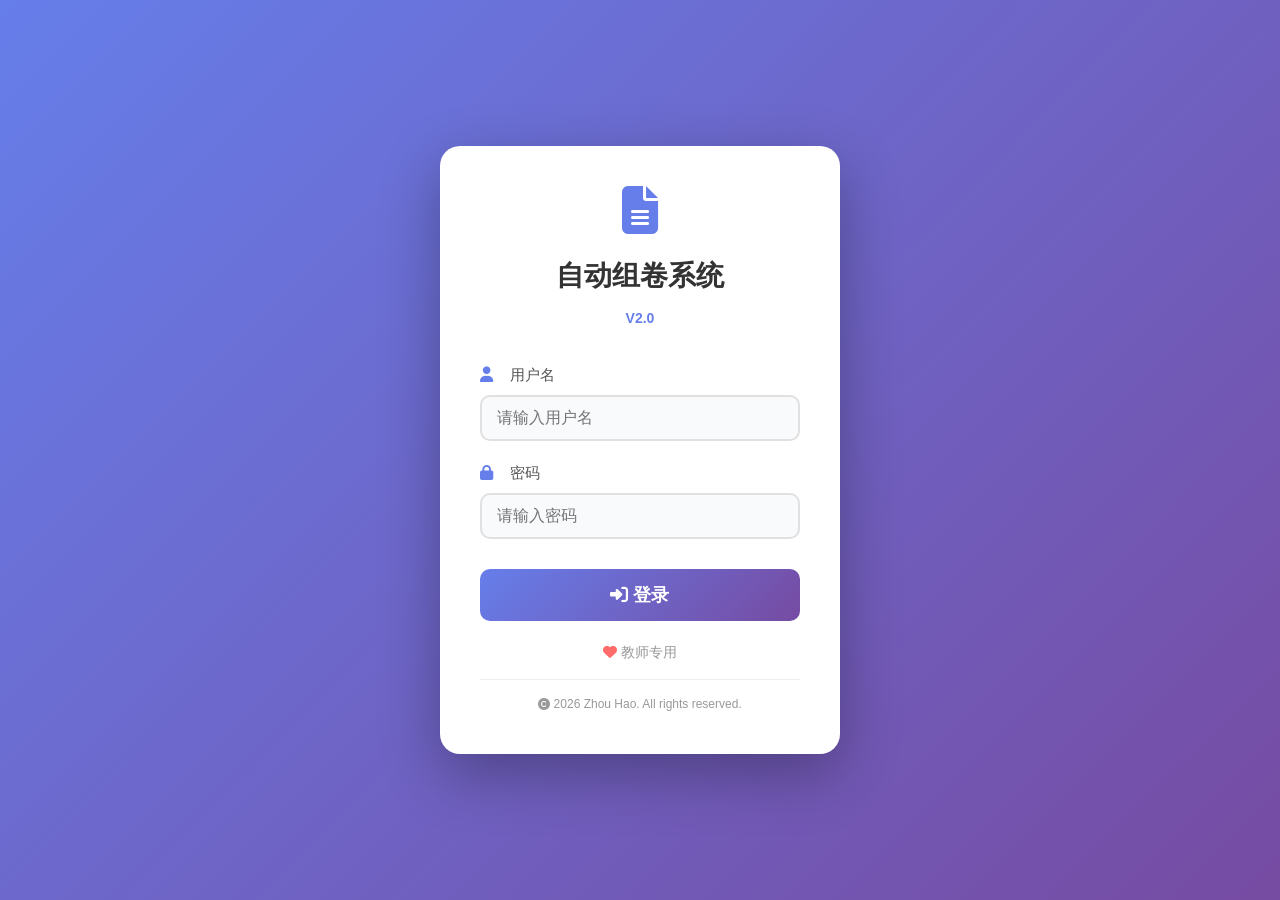
==== frontend/login.html @ fb46485c "feat: 添加自动组卷系统核心功能 - 实现题库解析器QuestionParser，支持多题型解析和缓存机制 - 添加用户管理模块UserManager，支持多用户角色和权限控制 - 完善系统配置模" ====
<!DOCTYPE html>
<html lang="zh-CN">
<head>
    <meta charset="UTF-8">
    <meta name="viewport" content="width=device-width, initial-scale=1.0">
    <title>自动组卷系统 - 登录</title>
    <link rel="stylesheet" href="css/style.css">
    <link rel="stylesheet" href="https://cdnjs.cloudflare.com/ajax/libs/font-awesome/6.4.0/css/all.min.css">
    <style>
        body {
            background: linear-gradient(135deg, #667eea 0%, #764ba2 100%);
            height: 100vh;
            display: flex;
            align-items: center;
            justify-content: center;
            margin: 0;
            font-family: 'Segoe UI', Tahoma, Geneva, Verdana, sans-serif;
        }
        
        .login-container {
            background: white;
            border-radius: 20px;
            box-shadow: 0 20px 60px rgba(0, 0, 0, 0.3);
            padding: 40px;
            width: 100%;
            max-width: 400px;
            animation: slideUp 0.5s ease;
        }
        
        @keyframes slideUp {
            from {
                opacity: 0;
                transform: translateY(30px);
            }
            to {
                opacity: 1;
                transform: translateY(0);
            }
        }
        
        .login-header {
            text-align: center;
            margin-bottom: 30px;
        }
        
        .login-header i {
            font-size: 48px;
            color: #667eea;
            margin-bottom: 10px;
        }
        
        .login-header h1 {
            font-size: 28px;
            color: #333;
            margin: 10px 0 5px;
        }
        
        .login-header .version {
            color: #667eea;
            font-size: 14px;
            font-weight: 600;
        }
        
        .form-group {
            margin-bottom: 20px;
        }
        
        .form-group label {
            display: block;
            margin-bottom: 8px;
            color: #555;
            font-weight: 500;
        }
        
        .form-group label i {
            margin-right: 8px;
            color: #667eea;
        }
        
        .form-control {
            width: 100%;
            padding: 12px 15px;
            border: 2px solid #e0e0e0;
            border-radius: 10px;
            font-size: 16px;
            transition: all 0.3s ease;
            box-sizing: border-box;
        }
        
        .form-control:focus {
            outline: none;
            border-color: #667eea;
            box-shadow: 0 0 0 3px rgba(102, 126, 234, 0.1);
        }
        
        .login-btn {
            width: 100%;
            padding: 14px;
            background: linear-gradient(135deg, #667eea 0%, #764ba2 100%);
            color: white;
            border: none;
            border-radius: 10px;
            font-size: 18px;
            font-weight: 600;
            cursor: pointer;
            transition: all 0.3s ease;
            margin-top: 10px;
        }
        
        .login-btn:hover {
            transform: translateY(-2px);
            box-shadow: 0 10px 20px rgba(102, 126, 234, 0.3);
        }
        
        .login-btn:active {
            transform: translateY(0);
        }
        
        .error-message {
            color: #e74c3c;
            font-size: 14px;
            margin-top: 10px;
            text-align: center;
            display: none;
        }
        
        .error-message.show {
            display: block;
            animation: shake 0.5s ease;
        }
        
        @keyframes shake {
            0%, 100% { transform: translateX(0); }
            25% { transform: translateX(-5px); }
            75% { transform: translateX(5px); }
        }
        
        .footer-text {
            text-align: center;
            margin-top: 20px;
            color: #999;
            font-size: 14px;
        }
        
        .footer-text i {
            color: #ff6b6b;
        }
        
        .info-text {
            text-align: center;
            margin-top: 15px;
            color: #999;
            font-size: 12px;
            border-top: 1px solid #eee;
            padding-top: 15px;
        }
        
        .info-text span {
            color: #667eea;
            font-weight: 600;
        }
    </style>
</head>
<body>
    <div class="login-container">
        <div class="login-header">
            <i class="fas fa-file-alt"></i>
            <h1>自动组卷系统</h1>
            <div class="version">V2.0</div>
        </div>
        
        <div class="form-group">
            <label for="username"><i class="fas fa-user"></i> 用户名</label>
            <input type="text" id="username" class="form-control" placeholder="请输入用户名">
        </div>
        
        <div class="form-group">
            <label for="password"><i class="fas fa-lock"></i> 密码</label>
            <input type="password" id="password" class="form-control" placeholder="请输入密码">
        </div>
        
        <button id="login-btn" class="login-btn">
            <i class="fas fa-sign-in-alt"></i> 登录
        </button>
        
        <div id="error-message" class="error-message">
            <i class="fas fa-exclamation-circle"></i> 用户名或密码错误
        </div>
                        
        <div class="footer-text">
            <i class="fas fa-heart"></i> 教师专用
        </div>
        <div class="info-text">
             <i class="fas fa-copyright"></i> 2026 Zhou Hao. All rights reserved.
        </div>
    </div>
    
    <script>
        document.getElementById('login-btn').addEventListener('click', async function() {
            const username = document.getElementById('username').value;
            const password = document.getElementById('password').value;
            
            try {
                const response = await fetch('/api/login', {
                    method: 'POST',
                    headers: {
                        'Content-Type': 'application/json'
                    },
                    body: JSON.stringify({ username, password }),
                    credentials: 'include'
                });
                
                const result = await response.json();
                
                if (result.success) {
                    // 保存用户信息
                    sessionStorage.setItem('username', result.username);
                    sessionStorage.setItem('role', result.role);
                    window.location.href = '/main';
                } else {
                    document.getElementById('error-message').classList.add('show');
                    setTimeout(() => {
                        document.getElementById('error-message').classList.remove('show');
                    }, 2000);
                }
            } catch (error) {
                console.error('登录失败:', error);
                document.getElementById('error-message').classList.add('show');
                setTimeout(() => {
                    document.getElementById('error-message').classList.remove('show');
                }, 2000);
            }
        });
        
        document.addEventListener('keypress', function(e) {
            if (e.key === 'Enter') {
                document.getElementById('login-btn').click();
            }
        });
    </script>
</body>
</html>
---- frontend/css/style.css ----
* {
    margin: 0;
    padding: 0;
    box-sizing: border-box;
}

body {
    font-family: 'Segoe UI', Tahoma, Geneva, Verdana, sans-serif;
    background: linear-gradient(135deg, #f5f7fa 0%, #e4edf5 100%);
    color: #333;
    line-height: 1.6;
    min-height: 100vh;
}

.container {
    display: flex;
    flex-direction: column;
    min-height: 100vh;
}

/* 头部样式 */
header {
    background: linear-gradient(135deg, #2c3e50 0%, #34495e 100%);
    color: white;
    padding: 1rem 2rem;
    display: flex;
    justify-content: space-between;
    align-items: center;
    box-shadow: 0 4px 12px rgba(0, 0, 0, 0.1);
    position: relative;
    z-index: 100;
}

header::after {
    content: '';
    position: absolute;
    bottom: 0;
    left: 0;
    right: 0;
    height: 3px;
    background: linear-gradient(90deg, #3498db, #2ecc71);
}

.logo {
    display: flex;
    align-items: center;
    gap: 15px;
}

.logo i {
    font-size: 2.2rem;
    color: #3498db;
    filter: drop-shadow(0 2px 4px rgba(0, 0, 0, 0.2));
}

.logo h1 {
    font-size: 1.6rem;
    font-weight: 700;
    letter-spacing: 0.5px;
}

.version {
    background: rgba(255, 255, 255, 0.1);
    padding: 0.2rem 0.6rem;
    border-radius: 12px;
    font-size: 0.8rem;
    font-weight: 500;
    backdrop-filter: blur(10px);
}

.user-info {
    display: flex;
    align-items: center;
    gap: 15px;
    background: rgba(255, 255, 255, 0.1);
    padding: 0.5rem 1rem;
    border-radius: 10px;
    backdrop-filter: blur(10px);
    border: 1px solid rgba(255, 255, 255, 0.1);
}

.user-avatar {
    width: 44px;
    height: 44px;
    background: linear-gradient(135deg, #3498db, #2ecc71);
    border-radius: 50%;
    display: flex;
    align-items: center;
    justify-content: center;
    font-size: 1.3rem;
    box-shadow: 0 4px 8px rgba(0, 0, 0, 0.2);
}

.user-details {
    display: flex;
    flex-direction: column;
}

.user-name {
    font-weight: 600;
    font-size: 1rem;
}

.user-role {
    font-size: 0.85rem;
    opacity: 0.9;
    color: #ecf0f1;
}

/* 调整用户信息区域的间距 */
.user-info {
    gap: 10px;
}

#user-manage-btn {
    margin-right: 0;
}

/* 用户管理按钮样式 - 与登出按钮保持一致 */
#user-manage-btn {
    background: linear-gradient(135deg, #f1f5f9, #e2e8f0);
    color: #475569;
    border: 1px solid rgba(255, 255, 255, 0.2);
    padding: 0.5rem 1rem;
    font-size: 0.95rem;
    border-radius: 10px;
    font-weight: 600;
    cursor: pointer;
    transition: all 0.3s ease;
    display: inline-flex;
    align-items: center;
    justify-content: center;
    gap: 8px;
    box-shadow: 0 2px 4px rgba(0, 0, 0, 0.1);
}

#user-manage-btn:hover {
    background: linear-gradient(135deg, #e2e8f0, #cbd5e1);
    transform: translateY(-2px);
    box-shadow: 0 4px 8px rgba(0, 0, 0, 0.15);
}

#user-manage-btn i {
    color: #3498db;
    font-size: 1rem;
}

/* 登出按钮样式调整，确保与用户管理按钮一致 */
#logout-btn-header {
    background: linear-gradient(135deg, #f1f5f9, #e2e8f0);
    color: #475569;
    border: 1px solid rgba(255, 255, 255, 0.2);
    padding: 0.5rem 1rem;
    font-size: 0.95rem;
    border-radius: 10px;
    font-weight: 600;
    cursor: pointer;
    transition: all 0.3s ease;
    display: inline-flex;
    align-items: center;
    justify-content: center;
    gap: 8px;
    box-shadow: 0 2px 4px rgba(0, 0, 0, 0.1);
}

#logout-btn-header:hover {
    background: linear-gradient(135deg, #e2e8f0, #cbd5e1);
    transform: translateY(-2px);
    box-shadow: 0 4px 8px rgba(0, 0, 0, 0.15);
}

#logout-btn-header i {
    color: #ef4444;
    font-size: 1rem;
}

/* 确保两个按钮在一行显示良好 */
.user-info .btn,
.user-info #user-manage-btn,
.user-info #logout-btn-header {
    white-space: nowrap;
}

/* 主要内容区域 */
.main-content {
    display: flex;
    flex: 1;
    padding: 1.5rem;
    gap: 1.5rem;
    max-width: 1600px;
    margin: 0 auto;
    width: 100%;
}

.left-panel {
    flex: 1;
    display: flex;
    flex-direction: column;
    gap: 1.5rem;
    min-width: 350px;
}

.right-panel {
    flex: 1.5;
    min-width: 500px;
}

/* 卡片样式 */
.card {
    background: white;
    border-radius: 15px;
    box-shadow: 0 6px 20px rgba(0, 0, 0, 0.08);
    overflow: hidden;
    transition: transform 0.3s ease, box-shadow 0.3s ease;
    border: 1px solid rgba(0, 0, 0, 0.05);
}

.card:hover {
    transform: translateY(-2px);
    box-shadow: 0 8px 25px rgba(0, 0, 0, 0.12);
}

.card.full-height {
    height: calc(100% - 3rem);
    display: flex;
    flex-direction: column;
}

.card-header {
    background: linear-gradient(135deg, #f8f9fa 0%, #e9ecef 100%);
    padding: 1.3rem 1.8rem;
    border-bottom: 1px solid rgba(0, 0, 0, 0.05);
    display: flex;
    justify-content: space-between;
    align-items: center;
}

.card-header h2 {
    display: flex;
    align-items: center;
    gap: 12px;
    font-size: 1.3rem;
    color: #2c3e50;
    font-weight: 600;
}

.card-badge {
    background: linear-gradient(135deg, #3498db, #2980b9);
    color: white;
    padding: 0.3rem 0.8rem;
    border-radius: 20px;
    font-size: 0.85rem;
    font-weight: 500;
    box-shadow: 0 2px 4px rgba(52, 152, 219, 0.2);
}

.card-body {
    padding: 1.8rem;
    flex: 1;
    display: flex;
    flex-direction: column;
}

/* 表单样式 */
.form-group {
    margin-bottom: 1.5rem;
    position: relative;
}

.form-group label {
    display: flex;
    align-items: center;
    gap: 8px;
    margin-bottom: 0.6rem;
    font-weight: 600;
    color: #2c3e50;
    font-size: 0.95rem;
}

.form-group label i {
    color: #3498db;
    width: 18px;
}

.form-control {
    width: 100%;
    padding: 0.85rem 1.2rem;
    border: 2px solid #e0e6ed;
    border-radius: 10px;
    font-size: 1rem;
    transition: all 0.3s ease;
    background: #f8fafc;
    color: #2c3e50;
}

.form-control:focus {
    outline: none;
    border-color: #3498db;
    box-shadow: 0 0 0 3px rgba(52, 152, 219, 0.1);
    background: white;
}

.form-control:disabled {
    background: #f1f5f9;
    color: #64748b;
    cursor: not-allowed;
}

.input-with-icon {
    position: relative;
    display: flex;
    align-items: center;
}

.input-with-icon .form-control {
    padding-right: 3rem;
}

.input-icon {
    position: absolute;
    right: 1.2rem;
    color: #64748b;
    font-weight: 500;
    pointer-events: none;
}

.form-hint {
    font-size: 0.85rem;
    color: #64748b;
    margin-top: 0.4rem;
    line-height: 1.4;
    display: flex;
    align-items: center;
    gap: 6px;
}

.form-hint i {
    font-size: 0.9rem;
}

.checkbox-group {
    display: flex;
    align-items: center;
    gap: 12px;
    padding: 0.8rem 0;
}

.checkbox-group input[type="checkbox"] {
    width: 20px;
    height: 20px;
    accent-color: #3498db;
    cursor: pointer;
}

.checkbox-group label {
    margin: 0;
    font-weight: 600;
    color: #2c3e50;
    cursor: pointer;
    display: flex;
    align-items: center;
    gap: 8px;
}

.template-container {
    margin-top: 1.5rem;
    padding-top: 1.5rem;
    border-top: 2px dashed #e2e8f0;
    animation: slideDown 0.3s ease;
}

@keyframes slideDown {
    from {
        opacity: 0;
        transform: translateY(-10px);
    }
    to {
        opacity: 1;
        transform: translateY(0);
    }
}

/* 试卷结构样式 */
.paper-structure {
    flex: 1;
    min-height: 200px;
    display: flex;
    flex-direction: column;
    gap: 1rem;
}

.empty-state {
    text-align: center;
    padding: 3rem 1rem;
    color: #64748b;
    flex: 1;
    display: flex;
    flex-direction: column;
    justify-content: center;
    align-items: center;
}

.empty-state i {
    font-size: 3.5rem;
    margin-bottom: 1.2rem;
    opacity: 0.4;
    color: #94a3b8;
}

.empty-state p {
    font-size: 1.1rem;
    margin-bottom: 0.5rem;
    color: #475569;
    font-weight: 500;
}

.empty-hint {
    font-size: 0.9rem !important;
    color: #94a3b8 !important;
    font-weight: normal !important;
}

.structure-item {
    background: linear-gradient(135deg, #f8fafc 0%, #f1f5f9 100%);
    border-radius: 12px;
    padding: 1.2rem 1.5rem;
    border-left: 5px solid #3498db;
    box-shadow: 0 2px 8px rgba(0, 0, 0, 0.04);
    transition: all 0.3s ease;
    animation: fadeInUp 0.4s ease;
}

@keyframes fadeInUp {
    from {
        opacity: 0;
        transform: translateY(10px);
    }
    to {
        opacity: 1;
        transform: translateY(0);
    }
}

.structure-item:hover {
    transform: translateX(5px);
    box-shadow: 0 4px 12px rgba(0, 0, 0, 0.08);
}

.structure-header {
    display: flex;
    justify-content: space-between;
    align-items: center;
    margin-bottom: 0.8rem;
}

.structure-title {
    font-weight: 600;
    color: #2c3e50;
    font-size: 1.1rem;
    display: flex;
    align-items: center;
    gap: 8px;
}

.structure-stats {
    font-size: 0.9rem;
    color: #64748b;
    font-weight: 500;
    background: rgba(255, 255, 255, 0.8);
    padding: 0.3rem 0.8rem;
    border-radius: 20px;
    border: 1px solid rgba(0, 0, 0, 0.05);
}

.total-score {
    margin-top: 2rem;
    padding-top: 1.5rem;
    border-top: 2px solid #e2e8f0;
    display: flex;
    justify-content: space-between;
    align-items: center;
}

.total-score-header {
    display: flex;
    align-items: center;
    gap: 5px;
    background: linear-gradient(135deg, #2ecc71, #27ae60);
    color: white;
    padding: 0.3rem 0.8rem;
    border-radius: 20px;
    font-size: 0.9rem;
    font-weight: 500;
    margin-right: 10px;
}

.total-score-header span {
    color: white;
}

.total-score-header #current-total {
    font-weight: 700;
    font-size: 1.1rem;
}

.score-label {
    display: flex;
    align-items: center;
    gap: 10px;
    font-size: 1.1rem;
    color: #475569;
    font-weight: 500;
}

.score-label i {
    color: #3498db;
    font-size: 1.2rem;
}

.score-value-container {
    display: flex;
    align-items: baseline;
    gap: 6px;
}

.score-value {
    font-weight: 700;
    color: #2c3e50;
    font-size: 2.2rem;
    line-height: 1;
}

.score-divider {
    color: #cbd5e1;
    font-size: 1.5rem;
    margin: 0 2px;
}

.score-max {
    color: #64748b;
    font-size: 1.3rem;
    font-weight: 500;
}

.score-unit {
    color: #64748b;
    font-size: 1.1rem;
    margin-left: 4px;
}

/* 题型选项卡样式 */
.question-type-tabs {
    display: flex;
    flex-direction: column;
    height: 100%;
    border-radius: 12px;
    overflow: hidden;
    border: 1px solid #e2e8f0;
}

.tabs-header {
    background: linear-gradient(135deg, #f8fafc 0%, #f1f5f9 100%);
    padding: 0.5rem;
    border-bottom: 1px solid #e2e8f0;
    overflow-x: auto;
}

.tabs-header::-webkit-scrollbar {
    height: 6px;
}

.tabs-header::-webkit-scrollbar-track {
    background: #f1f5f9;
}

.tabs-header::-webkit-scrollbar-thumb {
    background: #cbd5e1;
    border-radius: 3px;
}

.tabs-container {
    display: flex;
    gap: 0.5rem;
    min-width: min-content;
}

.tab-btn {
    padding: 0.8rem 1.2rem;
    background: white;
    border: 2px solid #e2e8f0;
    border-radius: 8px;
    color: #64748b;
    font-weight: 600;
    font-size: 0.9rem;
    cursor: pointer;
    transition: all 0.3s ease;
    display: flex;
    align-items: center;
    gap: 8px;
    white-space: nowrap;
    flex-shrink: 0;
}

.tab-btn:hover {
    border-color: #3498db;
    color: #3498db;
    transform: translateY(-2px);
    box-shadow: 0 4px 12px rgba(52, 152, 219, 0.1);
}

.tab-btn.active {
    background: linear-gradient(135deg, #3498db, #2980b9);
    color: white;
    border-color: #3498db;
    box-shadow: 0 4px 8px rgba(52, 152, 219, 0.2);
}

.tab-btn.active i {
    color: white;
}

.tabs-content {
    flex: 1;
    display: flex;
    flex-direction: column;
}

/* 调整题库树在选项卡中的样式 */
.question-type-tabs .bank-tree {
    flex: 1;
    max-height: none;
    border: none;
    border-radius: 0;
    padding: 1.5rem;
}

/* 当前题型提示 */
.current-type-indicator {
    margin-top: 0.5rem;
    padding: 0.5rem 1rem;
    background: rgba(52, 152, 219, 0.1);
    border-radius: 8px;
    font-size: 0.9rem;
    color: #2563eb;
    display: flex;
    align-items: center;
    gap: 8px;
    border: 1px solid rgba(52, 152, 219, 0.2);
    margin-bottom: 1rem;
}

.current-type-indicator i {
    color: #3498db;
}

/* 模板应用后的视觉反馈 */
.template-applied .structure-item {
    animation: pulseHighlight 2s ease;
}

@keyframes pulseHighlight {
    0% { background: rgba(52, 152, 219, 0.1); }
    50% { background: rgba(52, 152, 219, 0.2); }
    100% { background: linear-gradient(135deg, #f8fafc 0%, #f1f5f9 100%); }
}

/* 模板选择动画 */
.template-container.show {
    display: block;
    animation: slideDown 0.3s ease;
}

/* 题库树样式 */
.bank-tree {
    flex: 1;
    max-height: 500px;
    overflow-y: auto;
    padding: 1rem;
    background: #f8fafc;
    border-radius: 12px;
    border: 2px solid #e2e8f0;
}

.bank-tree::-webkit-scrollbar {
    width: 8px;
}

.bank-tree::-webkit-scrollbar-track {
    background: #f1f5f9;
    border-radius: 4px;
}

.bank-tree::-webkit-scrollbar-thumb {
    background: #cbd5e1;
    border-radius: 4px;
}

.bank-tree::-webkit-scrollbar-thumb:hover {
    background: #94a3b8;
}

.type-section {
    margin-bottom: 1.8rem;
}

.chapter-section {
    margin-left: 1rem;
    margin-bottom: 1.5rem;
}

.chapter-section h4 {
    padding: 0.7rem 1rem;
    background: linear-gradient(135deg, #f0f9ff 0%, #eff6ff 100%);
    border-radius: 8px;
    margin-bottom: 1rem;
    color: #2563eb;
    font-size: 1rem;
    font-weight: 600;
    display: flex;
    align-items: center;
    gap: 8px;
    cursor: pointer;
    transition: all 0.3s ease;
    border: 1px solid rgba(59, 130, 246, 0.1);
}

.chapter-section h4:hover {
    transform: translateX(5px);
    background: linear-gradient(135deg, #e0f2fe 0%, #dbeafe 100%);
}

.chapter-section h4 i {
    color: #3b82f6;
    transition: transform 0.3s ease;
}

.chapter-section h4.collapsed i {
    transform: rotate(-90deg);
}

.topics-list {
    margin-left: 1.5rem;
    display: grid;
    grid-template-columns: repeat(auto-fill, minmax(300px, 1fr));
    gap: 0.8rem;
}

.topic-item {
    display: flex;
    justify-content: space-between;
    align-items: center;
    padding: 1rem;
    background: white;
    border: 2px solid #e2e8f0;
    border-radius: 10px;
    transition: all 0.3s ease;
    animation: fadeIn 0.5s ease;
}

@keyframes fadeIn {
    from {
        opacity: 0;
        transform: translateY(5px);
    }
    to {
        opacity: 1;
        transform: translateY(0);
    }
}

.topic-item:hover {
    border-color: #3498db;
    box-shadow: 0 4px 12px rgba(52, 152, 219, 0.1);
    transform: translateY(-2px);
}

.topic-info {
    flex: 1;
    display: flex;
    align-items: center;
    gap: 12px;
    min-width: 0;
}

.topic-info i {
    color: #64748b;
    font-size: 1.1rem;
    flex-shrink: 0;
}

.topic-info span {
    color: #334155;
    font-weight: 500;
}

/* 确保考点名字完全显示 */
.topic-info span.topic-name {
    white-space: normal;
    overflow: visible;
    text-overflow: clip;
    word-wrap: break-word;
}

/* 调整topic-info布局 */
.topic-info {
    flex: 1;
    display: flex;
    align-items: center;
    gap: 12px;
    min-width: 0;
}

/* 调整count-badge位置 */
.topic-info .count-badge {
    flex-shrink: 0;
}

.count-badge {
    background: linear-gradient(135deg, #10b981, #059669);
    color: white;
    padding: 0.25rem 0.7rem;
    border-radius: 20px;
    font-size: 0.8rem;
    font-weight: 600;
    flex-shrink: 0;
    box-shadow: 0 2px 4px rgba(16, 185, 129, 0.2);
}

.selection-badge {
    background: linear-gradient(135deg, #3b82f6, #2563eb);
    color: white;
    padding: 0.25rem 0.7rem;
    border-radius: 20px;
    font-size: 0.8rem;
    font-weight: 600;
    flex-shrink: 0;
    box-shadow: 0 2px 4px rgba(59, 130, 246, 0.2);
}

.topic-controls {
    display: flex;
    align-items: center;
    gap: 1rem;
    flex-shrink: 0;
}

.topic-controls input {
    width: 90px;
    padding: 0.5rem 0.7rem;
    border: 2px solid #e2e8f0;
    border-radius: 8px;
    font-size: 0.9rem;
    text-align: center;
    transition: all 0.3s ease;
    background: #f8fafc;
}

.topic-controls input:focus {
    outline: none;
    border-color: #3498db;
    box-shadow: 0 0 0 3px rgba(52, 152, 219, 0.1);
    background: white;
}

.topic-controls input.count-input {
    color: #1e40af;
    font-weight: 500;
}

.topic-controls input.score-input {
    color: #059669;
    font-weight: 500;
}

.bank-info {
    display: flex;
    align-items: center;
    gap: 1.5rem;
}

.bank-stat {
    display: flex;
    align-items: center;
    gap: 6px;
    font-size: 0.9rem;
    color: #475569;
    font-weight: 500;
    background: rgba(255, 255, 255, 0.9);
    padding: 0.4rem 0.8rem;
    border-radius: 20px;
    border: 1px solid rgba(0, 0, 0, 0.05);
}

.bank-stat i {
    color: #3498db;
}

.bank-actions {
    display: flex;
    gap: 0.8rem;
    margin-top: 1.2rem;
    padding-top: 1.2rem;
    border-top: 1px solid #e2e8f0;
}

/* 按钮样式 */
.btn {
    padding: 0.7rem 1.4rem;
    border: none;
    border-radius: 10px;
    font-weight: 600;
    cursor: pointer;
    transition: all 0.3s ease;
    display: inline-flex;
    align-items: center;
    justify-content: center;
    gap: 8px;
    font-size: 0.95rem;
    letter-spacing: 0.3px;
}

.btn:hover {
    transform: translateY(-2px);
    box-shadow: 0 6px 12px rgba(0, 0, 0, 0.1);
}

.btn:active {
    transform: translateY(0);
}

.btn-primary {
    background: linear-gradient(135deg, #3498db, #2980b9);
    color: white;
    box-shadow: 0 4px 8px rgba(52, 152, 219, 0.2);
}

.btn-primary:hover {
    background: linear-gradient(135deg, #2980b9, #21618c);
    box-shadow: 0 6px 12px rgba(52, 152, 219, 0.3);
}

.btn-secondary {
    background: linear-gradient(135deg, #f1f5f9, #e2e8f0);
    color: #475569;
    border: 1px solid #cbd5e1;
}

.btn-secondary:hover {
    background: linear-gradient(135deg, #e2e8f0, #cbd5e1);
    color: #334155;
}

.btn-small {
    padding: 0.5rem 1rem;
    font-size: 0.85rem;
    border-radius: 8px;
}

.btn-success {
    background: linear-gradient(135deg, #10b981, #059669);
    color: white;
    box-shadow: 0 4px 8px rgba(16, 185, 129, 0.2);
}

.btn-success:hover {
    background: linear-gradient(135deg, #059669, #047857);
    transform: translateY(-2px);
    box-shadow: 0 6px 12px rgba(16, 185, 129, 0.3);
}

.btn-success i {
    color: white;
}

/* 底部样式 */
footer {
    background: white;
    border-top: 1px solid rgba(0, 0, 0, 0.05);
    padding: 1.2rem 2rem;
    display: flex;
    justify-content: space-between;
    align-items: center;
    box-shadow: 0 -4px 12px rgba(0, 0, 0, 0.05);
    position: relative;
}

footer::before {
    content: '';
    position: absolute;
    top: 0;
    left: 0;
    right: 0;
    height: 2px;
    background: linear-gradient(90deg, #3498db, #2ecc71);
}

.footer-left {
    display: flex;
    align-items: center;
    gap: 2rem;
}

.footer-right {
    display: flex;
    align-items: center;
}

.status-info {
    display: flex;
    align-items: center;
    gap: 10px;
}

.status-label {
    color: #64748b;
    font-size: 0.9rem;
    font-weight: 500;
    display: flex;
    align-items: center;
    gap: 6px;
}

.status-label i {
    color: #3498db;
}

.status-badge {
    background: linear-gradient(135deg, #fef3c7, #fde68a);
    color: #92400e;
    padding: 0.4rem 0.9rem;
    border-radius: 20px;
    font-size: 0.85rem;
    font-weight: 600;
    display: flex;
    align-items: center;
    gap: 6px;
    border: 1px solid rgba(245, 158, 11, 0.2);
}

.system-info {
    display: flex;
    align-items: center;
    gap: 1.5rem;
}

.info-item {
    display: flex;
    align-items: center;
    gap: 6px;
    font-size: 0.85rem;
    color: #64748b;
}

.info-item i {
    color: #94a3b8;
}

.action-buttons {
    display: flex;
    gap: 1rem;
}

/* 模态对话框 */
.modal {
    display: none;
    position: fixed;
    top: 0;
    left: 0;
    width: 100%;
    height: 100%;
    background: rgba(0, 0, 0, 0.5);
    backdrop-filter: blur(4px);
    z-index: 1000;
    align-items: center;
    justify-content: center;
    animation: fadeIn 0.3s ease;
}

.modal.show {
    display: flex;
}

.modal-content {
    background: white;
    border-radius: 15px;
    width: 90%;
    max-width: 500px;
    box-shadow: 0 20px 40px rgba(0, 0, 0, 0.2);
    animation: slideUp 0.4s ease;
}

@keyframes slideUp {
    from {
        opacity: 0;
        transform: translateY(30px);
    }
    to {
        opacity: 1;
        transform: translateY(0);
    }
}

.modal-header {
    padding: 1.5rem;
    border-bottom: 1px solid #e2e8f0;
    display: flex;
    justify-content: space-between;
    align-items: center;
}

.modal-header h3 {
    color: #2c3e50;
    font-size: 1.3rem;
    font-weight: 600;
}

.modal-close {
    background: none;
    border: none;
    font-size: 1.8rem;
    color: #64748b;
    cursor: pointer;
    line-height: 1;
    transition: color 0.3s ease;
}

.modal-close:hover {
    color: #2c3e50;
}

.modal-body {
    padding: 2rem 1.5rem;
    color: #475569;
    font-size: 1.1rem;
    line-height: 1.6;
}

.modal-footer {
    padding: 1.5rem;
    border-top: 1px solid #e2e8f0;
    text-align: right;
}

/* 用户管理相关样式 - 修复版本 */
#user-manage-modal .modal-content {
    max-width: 1200px;
    width: 95%;
}

#user-manage-modal .modal-body {
    padding: 25px 30px;
    overflow-x: auto;
}

/* 用户表格样式 - 确保对齐 */
.user-table {
    width: 100%;
    border-collapse: collapse;
    margin-bottom: 25px;
    border: 1px solid #e2e8f0;
    border-radius: 10px;
    overflow: hidden;
    table-layout: fixed;
}

/* 表头样式 - 左对齐，与数据保持一致 */
.user-table th {
    background: linear-gradient(135deg, #f8fafc, #f1f5f9);
    padding: 16px 12px;
    text-align: left;
    font-weight: 600;
    color: #2c3e50;
    border-bottom: 2px solid #3498db;
    font-size: 0.95rem;
    white-space: nowrap;
}

/* 单元格样式 - 左对齐 */
.user-table td {
    padding: 16px 12px;
    text-align: left;
    vertical-align: middle;
    border-bottom: 1px solid #e2e8f0;
    color: #334155;
    word-wrap: break-word;
    overflow-wrap: break-word;
}

/* 设置每列的宽度比例 */
.user-table th:nth-child(1),
.user-table td:nth-child(1) {
    width: 15%;
}

.user-table th:nth-child(2),
.user-table td:nth-child(2) {
    width: 20%;
}

.user-table th:nth-child(3),
.user-table td:nth-child(3) {
    width: 10%;
}

.user-table th:nth-child(4),
.user-table td:nth-child(4) {
    width: 25%;
}

.user-table th:nth-child(5),
.user-table td:nth-child(5) {
    width: 30%;
}

.user-table tr:hover {
    background: #f8fafc;
}

.user-table tr:last-child td {
    border-bottom: none;
}

/* 用户操作按钮样式 */
.user-actions {
    display: flex;
    gap: 10px;
    flex-wrap: wrap;
    align-items: center;
    justify-content: flex-start;
}

.user-actions .btn-small {
    padding: 8px 16px;
    font-size: 0.9rem;
    white-space: nowrap;
    border-radius: 6px;
    border: none;
    cursor: pointer;
    transition: all 0.3s ease;
    display: inline-flex;
    align-items: center;
    justify-content: center;
    gap: 6px;
    min-width: 80px;
}

.user-actions .btn-secondary {
    background: linear-gradient(135deg, #f1f5f9, #e2e8f0);
    color: #475569;
    border: 1px solid #cbd5e1;
}

.user-actions .btn-secondary:hover {
    background: linear-gradient(135deg, #e2e8f0, #cbd5e1);
    transform: translateY(-2px);
    box-shadow: 0 4px 8px rgba(0, 0, 0, 0.1);
}

.btn-danger {
    background: linear-gradient(135deg, #ef4444, #dc2626);
    color: white;
    border: none;
}

.btn-danger:hover {
    background: linear-gradient(135deg, #dc2626, #b91c1c);
    transform: translateY(-2px);
    box-shadow: 0 4px 8px rgba(239, 68, 68, 0.2);
}

/* 当前用户标识样式 */
.text-muted {
    color: #64748b;
    font-size: 0.9rem;
    padding: 8px 16px;
    background: #f1f5f9;
    border-radius: 6px;
    display: inline-block;
    font-weight: 500;
    white-space: nowrap;
    border: 1px solid #e2e8f0;
}

/* 添加用户表单样式 */
.add-user-form {
    background: #f8fafc;
    padding: 25px 30px;
    border-radius: 12px;
    border: 1px solid #e2e8f0;
    margin-top: 20px;
}

.add-user-form h4 {
    margin-bottom: 20px;
    color: #2c3e50;
    font-size: 1.2rem;
    font-weight: 600;
    border-left: 4px solid #3498db;
    padding-left: 15px;
}

.add-user-form .form-row {
    display: flex;
    gap: 20px;
    flex-wrap: wrap;
    align-items: center;
}

.add-user-form input,
.add-user-form select {
    flex: 1;
    min-width: 180px;
    padding: 12px 15px;
    border: 2px solid #e2e8f0;
    border-radius: 8px;
    font-size: 0.95rem;
    transition: all 0.3s ease;
    background: white;
    height: 48px;
    box-sizing: border-box;
}

.add-user-form input:focus,
.add-user-form select:focus {
    outline: none;
    border-color: #3498db;
    box-shadow: 0 0 0 3px rgba(52, 152, 219, 0.1);
}

.add-user-form select {
    cursor: pointer;
    appearance: none;
    background-image: url("data:image/svg+xml,%3Csvg xmlns='http://www.w3.org/2000/svg' width='16' height='16' viewBox='0 0 24 24' fill='none' stroke='%23475569' stroke-width='2' stroke-linecap='round' stroke-linejoin='round'%3E%3Cpolyline points='6 9 12 15 18 9'%3E%3C/polyline%3E%3C/svg%3E");
    background-repeat: no-repeat;
    background-position: right 12px center;
    background-size: 16px;
    padding-right: 40px;
}

.add-user-form button {
    padding: 12px 28px;
    white-space: nowrap;
    background: linear-gradient(135deg, #10b981, #059669);
    color: white;
    border: none;
    border-radius: 8px;
    font-weight: 600;
    cursor: pointer;
    transition: all 0.3s ease;
    height: 48px;
    min-width: 120px;
    font-size: 0.95rem;
}

.add-user-form button:hover {
    background: linear-gradient(135deg, #059669, #047857);
    transform: translateY(-2px);
    box-shadow: 0 4px 8px rgba(16, 185, 129, 0.2);
}

/* 模态框底部样式 */
#user-manage-modal .modal-footer {
    padding: 20px 25px;
    border-top: 1px solid #e2e8f0;
    display: flex;
    justify-content: flex-end;
    background: #f8fafc;
}

#user-manage-modal .modal-footer button {
    padding: 12px 40px;
    font-size: 1rem;
    border-radius: 8px;
    background: linear-gradient(135deg, #3498db, #2980b9);
    color: white;
    border: none;
    font-weight: 600;
    cursor: pointer;
    transition: all 0.3s ease;
}

#user-manage-modal .modal-footer button:hover {
    background: linear-gradient(135deg, #2980b9, #21618c);
    transform: translateY(-2px);
    box-shadow: 0 4px 8px rgba(52, 152, 219, 0.2);
}

/* 响应式设计 */
@media (max-width: 1200px) {
    .main-content {
        flex-direction: column;
        max-width: 100%;
    }
    
    .left-panel,
    .right-panel {
        min-width: auto;
        width: 100%;
    }
    
    .topics-list {
        grid-template-columns: repeat(auto-fill, minmax(250px, 1fr));
    }
    
    .tabs-container {
        flex-wrap: wrap;
    }
}

@media (max-width: 768px) {
    .main-content {
        padding: 1rem;
        gap: 1rem;
    }
    
    header {
        padding: 1rem;
        flex-direction: column;
        gap: 1rem;
        text-align: center;
    }
    
    .logo {
        flex-direction: column;
        gap: 0.5rem;
    }
    
    .user-info {
        width: 100%;
        justify-content: center;
    }
    
    footer {
        flex-direction: column;
        gap: 1rem;
        padding: 1rem;
    }
    
    .footer-left {
        flex-direction: column;
        gap: 1rem;
        text-align: center;
    }
    
    .action-buttons {
        flex-wrap: wrap;
        justify-content: center;
    }
    
    .topics-list {
        grid-template-columns: 1fr;
    }
    
    .topic-controls {
        flex-direction: column;
        align-items: stretch;
        gap: 0.5rem;
    }
    
    .topic-controls input {
        width: 100%;
        max-width: 80px;
        margin: 0 auto;
    }
    
    .topic-item {
        flex-direction: column;
        align-items: flex-start;
        gap: 0.8rem;
        padding: 1rem;
    }
    
    .topic-info {
        width: 100%;
        display: flex;
        align-items: center;
        gap: 0.8rem;
        flex-wrap: wrap;
    }
    
    .topic-name {
        flex: 1;
        min-width: 0;
        word-wrap: break-word;
        white-space: normal;
        font-size: 0.9rem;
        text-overflow: clip;
        overflow: visible;
    }
    
    /* 图标和考点文字在同一行 */
    .topic-info {
        width: 100%;
        display: flex;
        align-items: center;
        gap: 0.8rem;
        flex-wrap: nowrap;
    }
    
    /* 调整考点名字和计数标签的布局 */
    .topic-info span.topic-name {
        flex: 1;
        min-width: 0;
        word-wrap: break-word;
        white-space: normal;
        font-weight: 500;
        color: #334155;
    }
    
    .topic-info span.count-badge {
        flex-shrink: 0;
    }
    
    /* 确保图标和考点信息在同一行 */
    .topic-info > i {
        flex-shrink: 0;
    }
    
    .count-badge {
        flex-shrink: 0;
        font-size: 0.75rem;
        padding: 0.2rem 0.6rem;
    }
    
    .topic-controls {
        width: 100%;
        flex-direction: row;
        justify-content: space-between;
        align-items: center;
        gap: 0.8rem;
    }
    
    .topic-controls .input-group {
        flex: 1;
        display: flex;
        flex-direction: column;
        gap: 0.3rem;
        align-items: center;
    }
    
    .topic-controls .input-group label {
        font-size: 0.8rem;
        font-weight: 600;
        color: #475569;
    }
    
    .topic-controls input {
        width: 100%;
        max-width: 70px;
        margin: 0 auto;
        text-align: center;
    }
    
    /* 调整章节标题显示 */
    .chapter-section h4 {
        font-size: 0.9rem;
        padding: 0.6rem 0.8rem;
    }
    
    /* 调整卡片内边距 */
    .card-body {
        padding: 1rem;
    }
    
    /* 调整题型选项卡 */
    .tab-btn {
        padding: 0.5rem 0.7rem;
        font-size: 0.75rem;
    }
    
    /* 调整当前题型指示器 */
    .current-type-indicator {
        font-size: 0.8rem;
        padding: 0.4rem 0.8rem;
    }
    
    .bank-info {
        flex-direction: column;
        gap: 0.5rem;
        align-items: flex-start;
    }
    
    .card-body {
        padding: 1.2rem;
    }
    
    .tab-btn {
        padding: 0.6rem 0.8rem;
        font-size: 0.8rem;
    }
    
    /* 小屏幕用户管理适配 */
    #user-manage-modal .modal-content {
        width: 95%;
        max-width: 95%;
    }
    
    .user-table {
        font-size: 0.85rem;
    }
    
    .user-table th,
    .user-table td {
        padding: 10px 8px;
    }
    
    .add-user-form .form-row {
        flex-direction: column;
        align-items: stretch;
    }
    
    .add-user-form input,
    .add-user-form select,
    .add-user-form button {
        width: 100%;
    }
    
    .user-actions {
        flex-direction: column;
        align-items: stretch;
    }
    
    .user-actions .btn-small {
        width: 100%;
    }
}

/* ===== 模板管理相关样式 ===== */
.template-group {
    position: relative;
}

.template-header {
    display: flex;
    justify-content: space-between;
    align-items: center;
    margin-bottom: 0.6rem;
}

.template-header label {
    margin-bottom: 0;
}

.template-manage-btn {
    padding: 0.3rem 0.8rem;
    font-size: 0.8rem;
    border-radius: 6px;
    background: linear-gradient(135deg, #f1f5f9, #e2e8f0);
    color: #475569;
    border: 1px solid #cbd5e1;
    transition: all 0.3s ease;
}

.template-manage-btn:hover {
    background: linear-gradient(135deg, #e2e8f0, #cbd5e1);
    transform: translateY(-1px);
    box-shadow: 0 2px 4px rgba(0, 0, 0, 0.1);
}

.template-manage-btn i {
    margin-right: 4px;
    font-size: 0.75rem;
}

/* 模板管理模态框样式优化 */
#template-manage-modal .modal-content {
    max-width: 600px;
    width: 90%;
}

#template-manage-modal .modal-body {
    padding: 20px;
    max-height: 500px;
    overflow-y: auto;
}

/* 模板管理表格样式 - 优化版 */
.template-table {
    width: 100%;
    border-collapse: collapse;
    border: 1px solid #e2e8f0;
    border-radius: 10px;
    overflow: hidden;
    table-layout: fixed;
}

.template-table th {
    background: linear-gradient(135deg, #f8fafc, #f1f5f9);
    padding: 15px 20px;
    text-align: center;
    font-weight: 600;
    color: #2c3e50;
    border-bottom: 2px solid #3498db;
    font-size: 0.95rem;
}

.template-table td {
    padding: 15px 20px;
    text-align: center;
    vertical-align: middle;
    border-bottom: 1px solid #e2e8f0;
    color: #334155;
}

/* 设置列宽比例 */
.template-table th:first-child,
.template-table td:first-child {
    width: 70%;
}

.template-table th:last-child,
.template-table td:last-child {
    width: 30%;
    text-align: center;  /* 确保操作列内容居中 */
}

.template-table tr:hover {
    background: #f8fafc;
}

.template-table tr:last-child td {
    border-bottom: none;
}

/* 操作列容器 - 使用更强制的方式居中 */
.template-table td:last-child {
    text-align: center !important;
}

.template-table .template-actions {
    display: flex !important;
    align-items: center !important;
    justify-content: center !important;
    width: 100% !important;
    margin: 0 !important;
    padding: 0 !important;
}

.template-table .btn-delete-template {
    background: linear-gradient(135deg, #fee2e2, #fecaca);
    color: #dc2626;
    border: 1px solid #fecaca;
    padding: 8px 0;
    border-radius: 6px;
    font-size: 0.9rem;
    font-weight: 600;
    cursor: pointer;
    transition: all 0.3s ease;
    display: inline-flex !important;
    align-items: center !important;
    justify-content: center !important;
    gap: 6px;
    width: 100px;
    margin: 0 auto !important;  /* 使用!important确保居中 */
    text-align: center !important;
}

.template-table .btn-delete-template:hover {
    background: linear-gradient(135deg, #fecaca, #fca5a5);
    transform: translateY(-2px);
    box-shadow: 0 4px 8px rgba(220, 38, 38, 0.1);
}

.template-table .btn-delete-template i {
    color: #dc2626;
    font-size: 0.9rem;
    margin: 0;  /* 确保图标没有额外边距 */
}

.template-table .template-name {
    font-weight: 600;
    color: #2563eb;
    white-space: normal;
    word-break: break-word;
    text-align: center;
}

#template-empty-state {
    padding: 40px 20px;
    text-align: center;
}

#template-empty-state i {
    font-size: 3rem;
    color: #94a3b8;
    margin-bottom: 1rem;
}

#template-empty-state p {
    color: #64748b;
    font-size: 1.1rem;
    margin-bottom: 0.5rem;
}

#template-empty-state .empty-hint {
    font-size: 0.9rem;
    color: #94a3b8;
}

/* 模板管理模态框底部按钮 */
#template-manage-modal .modal-footer {
    padding: 15px 20px;
    border-top: 1px solid #e2e8f0;
    display: flex;
    justify-content: flex-end;
    background: #f8fafc;
}

#template-manage-modal .modal-footer button {
    padding: 10px 30px;
    font-size: 0.95rem;
    border-radius: 8px;
    background: linear-gradient(135deg, #3498db, #2980b9);
    color: white;
    border: none;
    font-weight: 600;
    cursor: pointer;
    transition: all 0.3s ease;
}

#template-manage-modal .modal-footer button:hover {
    background: linear-gradient(135deg, #2980b9, #21618c);
    transform: translateY(-2px);
    box-shadow: 0 4px 8px rgba(52, 152, 219, 0.2);
}

/* 模板管理模态框底部按钮 */
#template-manage-modal .modal-footer {
    padding: 15px 20px;
    border-top: 1px solid #e2e8f0;
    display: flex;
    justify-content: flex-end;
    background: #f8fafc;
}

#template-manage-modal .modal-footer button {
    padding: 10px 30px;
    font-size: 0.95rem;
    border-radius: 8px;
    background: linear-gradient(135deg, #3498db, #2980b9);
    color: white;
    border: none;
    font-weight: 600;
    cursor: pointer;
    transition: all 0.3s ease;
}

#template-manage-modal .modal-footer button:hover {
    background: linear-gradient(135deg, #2980b9, #21618c);
    transform: translateY(-2px);
    box-shadow: 0 4px 8px rgba(52, 152, 219, 0.2);
}

/* ===== 章节统计样式 ===== */
.chapter-stats-section {
    margin-top: 2rem;
    padding-top: 1.5rem;
    border-top: 2px solid #e2e8f0;
}

.chapter-stats-title {
    display: flex;
    align-items: center;
    gap: 8px;
    font-size: 1.1rem;
    color: #2c3e50;
    margin-bottom: 1.2rem;
    padding-bottom: 0.5rem;
    border-bottom: 1px solid #e2e8f0;
}

.chapter-stats-title i {
    color: #3498db;
}

.chapter-stats-grid {
    display: grid;
    grid-template-columns: repeat(auto-fill, minmax(250px, 1fr));
    gap: 1rem;
}

.chapter-stat-item {
    background: linear-gradient(135deg, #f8fafc 0%, #f1f5f9 100%);
    border-radius: 10px;
    padding: 1rem;
    border: 1px solid #e2e8f0;
    transition: all 0.3s ease;
}

.chapter-stat-item:hover {
    transform: translateY(-2px);
    box-shadow: 0 4px 12px rgba(0, 0, 0, 0.08);
    border-color: #3498db;
}

.chapter-stat-header {
    display: flex;
    justify-content: space-between;
    align-items: center;
    margin-bottom: 0.5rem;
}

.chapter-name {
    font-weight: 600;
    color: #2563eb;
    white-space: nowrap;
    overflow: hidden;
    text-overflow: ellipsis;
    max-width: 150px;
}

.chapter-percentage {
    font-size: 0.85rem;
    font-weight: 600;
    color: #059669;
    background: rgba(5, 150, 105, 0.1);
    padding: 0.2rem 0.5rem;
    border-radius: 12px;
}

.chapter-stat-details {
    display: flex;
    gap: 1rem;
    margin-bottom: 0.8rem;
    font-size: 0.85rem;
    color: #475569;
}

.chapter-stat-details i {
    color: #3498db;
    margin-right: 0.3rem;
}

.progress-bar {
    width: 100%;
    height: 6px;
    background: #e2e8f0;
    border-radius: 3px;
    overflow: hidden;
}

.progress-fill {
    height: 100%;
    background: linear-gradient(90deg, #3498db, #2ecc71);
    border-radius: 3px;
    transition: width 0.3s ease;
}

.stats-divider {
    margin: 1.5rem 0;
    border-top: 1px dashed #cbd5e1;
}

/* 响应式适配 */
@media (max-width: 768px) {
    .chapter-stats-grid {
        grid-template-columns: 1fr;
    }
    
    .chapter-name {
        max-width: 120px;
    }
}

/* 题型分布标题样式 */
.type-stats-section {
    margin-bottom: 1rem;
}

.type-stats-title {
    display: flex;
    align-items: center;
    gap: 8px;
    font-size: 1.1rem;
    color: #2c3e50;
    margin-bottom: 1rem;
    padding-bottom: 0.5rem;
    border-bottom: 1px solid #e2e8f0;  /* 标题下的分割线保留 */
}

.type-stats-title i {
    color: #3498db;
}

/* 调整题型项之间的间距 */
.structure-item {
    margin-bottom: 0.5rem !important;  /* 减小题型项之间的间距 */
}

/* 章节统计样式 - 移除顶部的border-top */
.chapter-stats-section {
    margin-top: 0;  /* 移除顶部边距，由js控制 */
    padding-top: 0;
    border-top: none;  /* 移除顶部分割线 */
}

.chapter-stats-title {
    display: flex;
    align-items: center;
    gap: 8px;
    font-size: 1.1rem;
    color: #2c3e50;
    margin-bottom: 1rem;
    padding-bottom: 0.5rem;
    border-bottom: 1px solid #e2e8f0;  /* 只保留标题下的分割线 */
}

.chapter-stats-title i {
    color: #3498db;
}
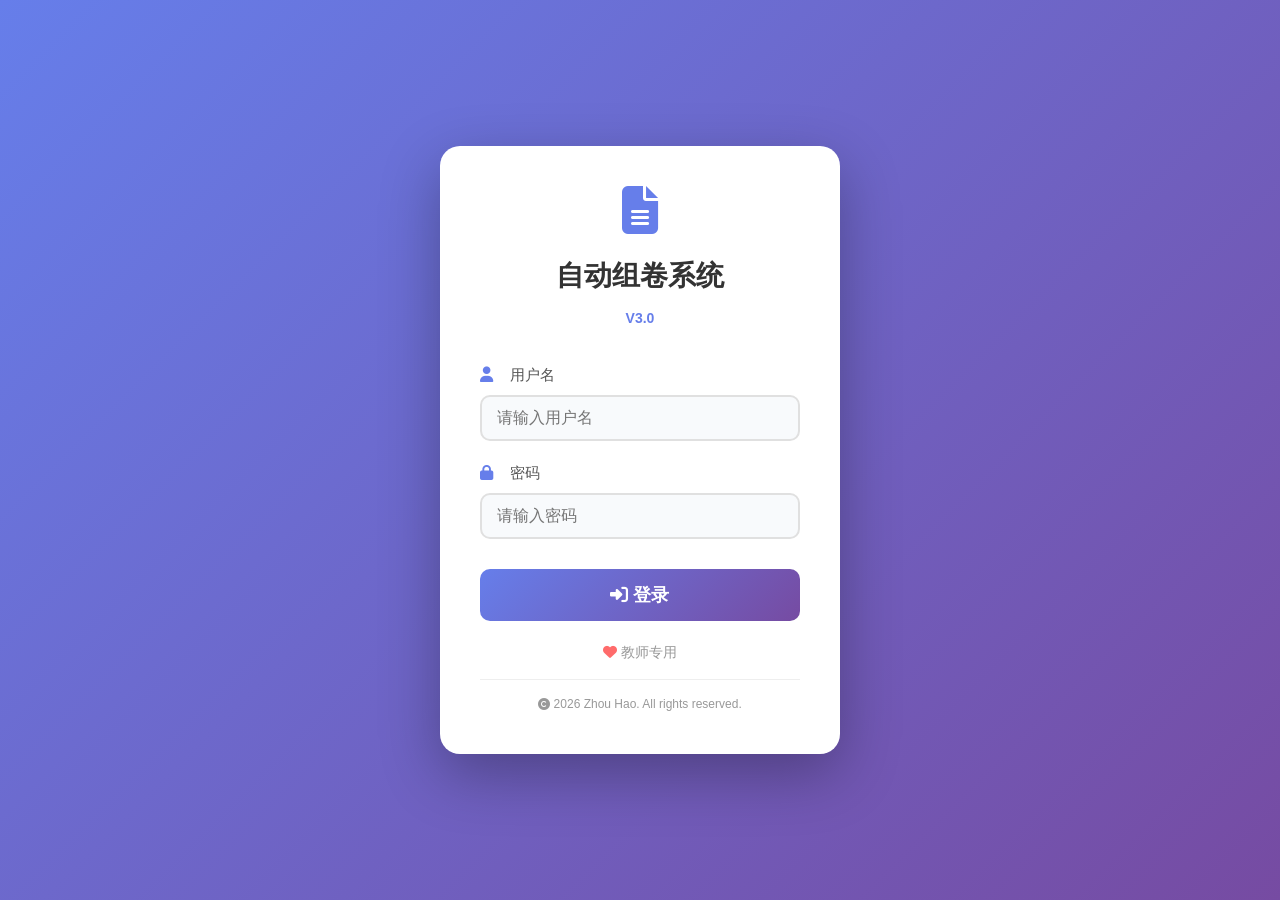
==== commit 24bff1cb: "feat: 完成考点预览功能+升级到v3.0" ====
--- a/frontend/login.html
+++ b/frontend/login.html
@@ -166,7 +166,7 @@
         <div class="login-header">
             <i class="fas fa-file-alt"></i>
             <h1>自动组卷系统</h1>
-            <div class="version">V2.0</div>
+            <div class="version">V3.0</div>
         </div>
         
         <div class="form-group">
--- a/frontend/css/style.css
+++ b/frontend/css/style.css
@@ -552,7 +552,6 @@
 .question-type-tabs {
     display: flex;
     flex-direction: column;
-    height: 100%;
     border-radius: 12px;
     overflow: hidden;
     border: 1px solid #e2e8f0;
@@ -620,14 +619,12 @@
 }
 
 .tabs-content {
-    flex: 1;
     display: flex;
     flex-direction: column;
 }
 
 /* 调整题库树在选项卡中的样式 */
 .question-type-tabs .bank-tree {
-    flex: 1;
     max-height: none;
     border: none;
     border-radius: 0;
@@ -673,7 +670,6 @@
 /* 题库树样式 */
 .bank-tree {
     flex: 1;
-    max-height: 500px;
     overflow-y: auto;
     padding: 1rem;
     background: #f8fafc;
@@ -747,7 +743,7 @@
 
 .topic-item {
     display: flex;
-    justify-content: space-between;
+    flex-wrap: wrap;
     align-items: center;
     padding: 1rem;
     background: white;
@@ -780,6 +776,7 @@
     align-items: center;
     gap: 12px;
     min-width: 0;
+    margin-bottom: 0;
 }
 
 .topic-info i {
@@ -808,6 +805,7 @@
     align-items: center;
     gap: 12px;
     min-width: 0;
+    margin-bottom: 0;
 }
 
 /* 调整count-badge位置 */
@@ -826,6 +824,138 @@
     box-shadow: 0 2px 4px rgba(16, 185, 129, 0.2);
 }
 
+.preview-badge {
+    background: linear-gradient(135deg, #f1f5f9, #e2e8f0);
+    color: #3b82f6;
+    padding: 0.25rem 0.7rem;
+    border-radius: 20px;
+    font-size: 0.8rem;
+    font-weight: 600;
+    flex-shrink: 0;
+    box-shadow: 0 2px 4px rgba(0, 0, 0, 0.1);
+    cursor: pointer;
+    transition: all 0.3s ease;
+    border: 1px solid #cbd5e1;
+}
+
+.preview-badge:hover {
+    background: linear-gradient(135deg, #e2e8f0, #cbd5e1);
+    transform: translateY(-1px);
+    box-shadow: 0 4px 8px rgba(0, 0, 0, 0.15);
+}
+
+.preview-badge i {
+    margin-left: 4px;
+    font-size: 0.7rem;
+    transition: transform 0.3s ease;
+}
+
+/* 题目预览容器 */
+.topic-questions {
+    width: 100%;
+    margin-top: 1rem;
+    padding: 1rem;
+    background: #f8fafc;
+    border-radius: 10px;
+    border: 2px solid #e2e8f0;
+    animation: slideDown 0.3s ease;
+}
+
+.topic-questions-content {
+    display: flex;
+    flex-direction: column;
+    gap: 1rem;
+}
+
+/* 题目项样式 */
+.question-item {
+    display: flex;
+    align-items: flex-start;
+    background: white;
+    border: 2px solid #e2e8f0;
+    border-radius: 8px;
+    padding: 1rem;
+    transition: all 0.3s ease;
+}
+
+.question-item:hover {
+    border-color: #3498db;
+    box-shadow: 0 4px 8px rgba(52, 152, 219, 0.1);
+}
+
+.question-number {
+    flex-shrink: 0;
+    background: linear-gradient(135deg, #3498db, #2980b9);
+    color: white;
+    padding: 0.2rem 0.6rem;
+    border-radius: 15px;
+    font-size: 0.8rem;
+    font-weight: 600;
+    margin-right: 0.8rem;
+    margin-bottom: 0;
+    align-self: flex-start;
+}
+
+.question-content {
+    flex: 1;
+    line-height: 1.6;
+    color: #334155;
+}
+
+.question-content p {
+    margin-bottom: 0.5rem;
+}
+
+.question-content p:last-child {
+    margin-bottom: 0;
+}
+
+/* 错误消息样式 */
+.error-message {
+    color: #ef4444;
+    text-align: center;
+    padding: 1rem;
+    background: #fef2f2;
+    border-radius: 8px;
+    border: 1px solid #fecaca;
+}
+
+/* 空题目状态 */
+.empty-questions {
+    color: #64748b;
+    text-align: center;
+    padding: 2rem;
+    background: #f1f5f9;
+    border-radius: 8px;
+    border: 1px solid #e2e8f0;
+}
+
+/* 响应式适配 */
+@media (max-width: 768px) {
+    .preview-badge {
+        padding: 0.2rem 0.5rem;
+        font-size: 0.7rem;
+    }
+    
+    .topic-questions {
+        padding: 0.8rem;
+        margin-top: 0.8rem;
+    }
+    
+    .question-item {
+        padding: 0.8rem;
+    }
+    
+    .question-header {
+        margin-bottom: 0.6rem;
+    }
+    
+    .question-number {
+        padding: 0.15rem 0.5rem;
+        font-size: 0.7rem;
+    }
+}
+
 .selection-badge {
     background: linear-gradient(135deg, #3b82f6, #2563eb);
     color: white;
@@ -842,6 +972,7 @@
     align-items: center;
     gap: 1rem;
     flex-shrink: 0;
+    margin-bottom: 0;
 }
 
 .topic-controls input {
@@ -895,12 +1026,63 @@
     color: #3498db;
 }
 
+/* 右侧面板卡片 - 确保高度限制 */
+.right-panel .card.full-height {
+    display: flex;
+    flex-direction: column;
+    height: 100%;
+    min-height: 500px;
+}
+
+.right-panel .card .card-body {
+    flex: 1;
+    display: flex;
+    flex-direction: column;
+    overflow: hidden;
+    padding: 1.5rem;
+}
+
+/* 题型选项卡区域 */
+.question-type-tabs {
+    flex: 1;
+    display: flex;
+    flex-direction: column;
+    overflow: hidden;
+    border-radius: 12px;
+    border: 1px solid #e2e8f0;
+}
+
+.tabs-header {
+    flex-shrink: 0;  /* 头部固定，不滚动 */
+    background: linear-gradient(135deg, #f8fafc 0%, #f1f5f9 100%);
+    padding: 0.5rem;
+    border-bottom: 1px solid #e2e8f0;
+    overflow-x: auto;
+}
+
+.tabs-content {
+    flex: 1;
+    overflow-y: auto;
+    min-height: 0;  /* flex 子项滚动关键 */
+}
+
+/* 题库树容器 */
+.bank-tree {
+    height: 100%;
+    overflow-y: auto;
+    padding: 1rem;
+    background: #f8fafc;
+}
+
+/* 按钮区域 - 固定在底部 */
 .bank-actions {
+    flex-shrink: 0;
+    margin-top: 1rem;
+    padding-top: 1rem;
+    border-top: 1px solid #e2e8f0;
+    background: white;
     display: flex;
     gap: 0.8rem;
-    margin-top: 1.2rem;
-    padding-top: 1.2rem;
-    border-top: 1px solid #e2e8f0;
 }
 
 /* 按钮样式 */
@@ -2007,4 +2189,9 @@
 
 .chapter-stats-title i {
     color: #3498db;
+}
+
+.question-options {
+    margin-top: 6px;
+    display: inline-block;
 }
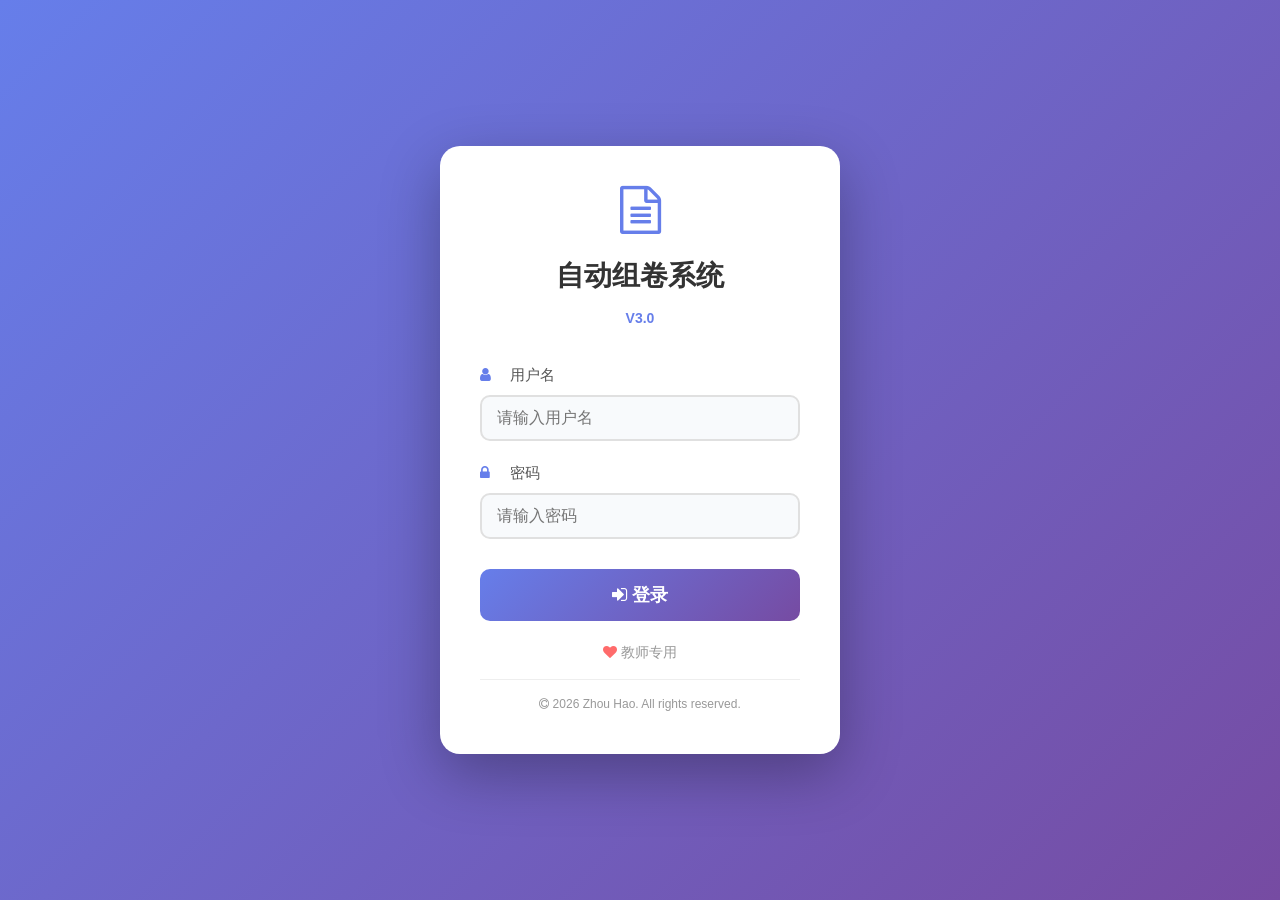
==== commit 7fabdc87: "编辑器初始内容渲染done?" ====
--- a/frontend/login.html
+++ b/frontend/login.html
@@ -5,7 +5,7 @@
     <meta name="viewport" content="width=device-width, initial-scale=1.0">
     <title>自动组卷系统 - 登录</title>
     <link rel="stylesheet" href="css/style.css">
-    <link rel="stylesheet" href="https://cdnjs.cloudflare.com/ajax/libs/font-awesome/6.4.0/css/all.min.css">
+    <link rel="stylesheet" href="https://cdn.jsdelivr.net/npm/font-awesome@4.7.0/css/font-awesome.min.css">
     <style>
         body {
             background: linear-gradient(135deg, #667eea 0%, #764ba2 100%);
@@ -164,34 +164,34 @@
 <body>
     <div class="login-container">
         <div class="login-header">
-            <i class="fas fa-file-alt"></i>
+            <i class="fa fa-file-text-o"></i>
             <h1>自动组卷系统</h1>
             <div class="version">V3.0</div>
         </div>
         
         <div class="form-group">
-            <label for="username"><i class="fas fa-user"></i> 用户名</label>
+            <label for="username"><i class="fa fa-user"></i> 用户名</label>
             <input type="text" id="username" class="form-control" placeholder="请输入用户名">
         </div>
         
         <div class="form-group">
-            <label for="password"><i class="fas fa-lock"></i> 密码</label>
+            <label for="password"><i class="fa fa-lock"></i> 密码</label>
             <input type="password" id="password" class="form-control" placeholder="请输入密码">
         </div>
         
         <button id="login-btn" class="login-btn">
-            <i class="fas fa-sign-in-alt"></i> 登录
+            <i class="fa fa-sign-in"></i> 登录
         </button>
         
         <div id="error-message" class="error-message">
-            <i class="fas fa-exclamation-circle"></i> 用户名或密码错误
+            <i class="fa fa-exclamation-circle"></i> 用户名或密码错误
         </div>
                         
         <div class="footer-text">
-            <i class="fas fa-heart"></i> 教师专用
+            <i class="fa fa-heart"></i> 教师专用
         </div>
         <div class="info-text">
-             <i class="fas fa-copyright"></i> 2026 Zhou Hao. All rights reserved.
+             <i class="fa fa-copyright"></i> 2026 Zhou Hao. All rights reserved.
         </div>
     </div>
     
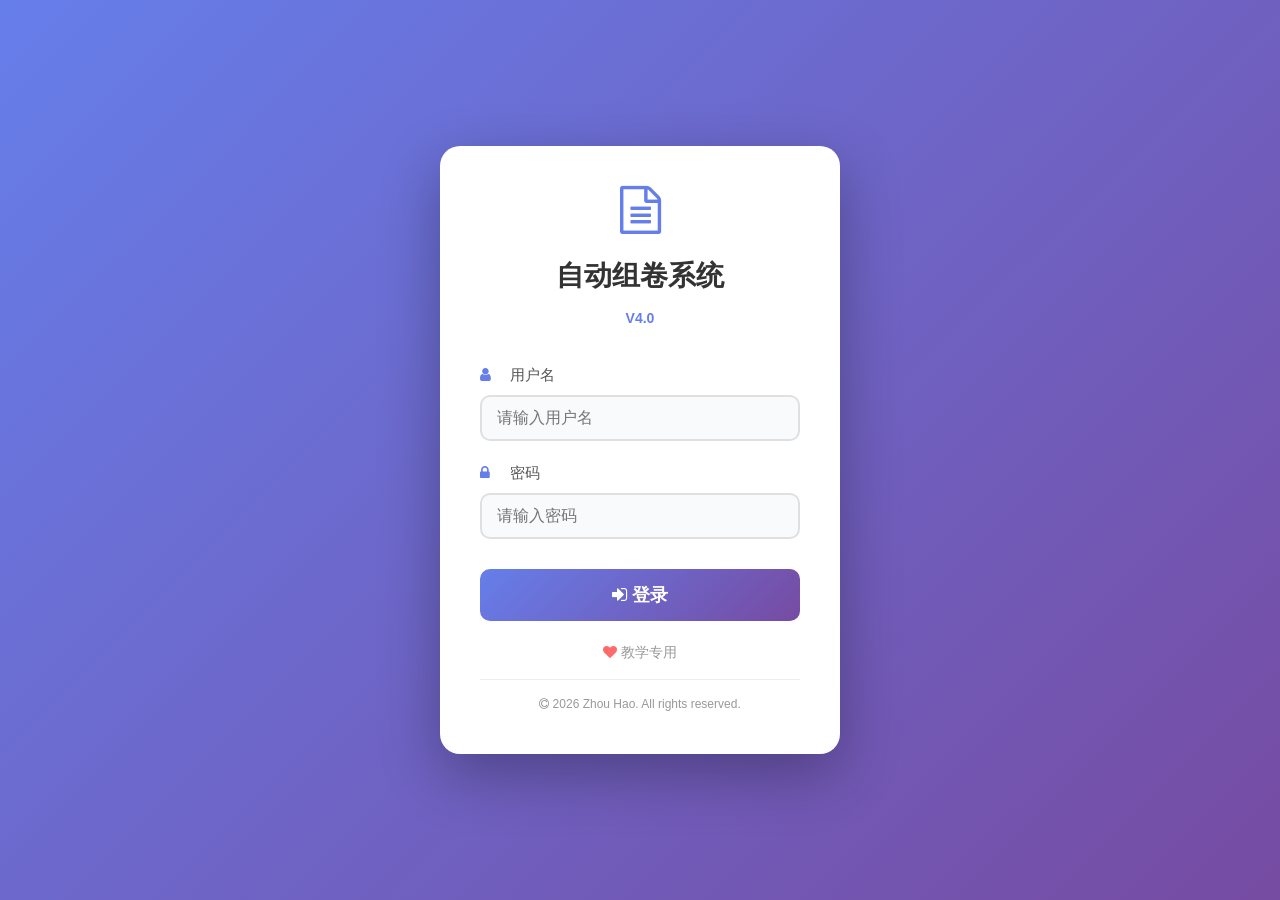
==== commit 20af10e6: "3.0修改到4.0" ====
--- a/frontend/login.html
+++ b/frontend/login.html
@@ -166,7 +166,7 @@
         <div class="login-header">
             <i class="fa fa-file-text-o"></i>
             <h1>自动组卷系统</h1>
-            <div class="version">V3.0</div>
+            <div class="version">V4.0</div>
         </div>
         
         <div class="form-group">
@@ -188,7 +188,7 @@
         </div>
                         
         <div class="footer-text">
-            <i class="fa fa-heart"></i> 教师专用
+            <i class="fa fa-heart"></i> 教学专用
         </div>
         <div class="info-text">
              <i class="fa fa-copyright"></i> 2026 Zhou Hao. All rights reserved.
--- a/frontend/css/style.css
+++ b/frontend/css/style.css
@@ -187,7 +187,7 @@
     flex: 1;
     padding: 1.5rem;
     gap: 1.5rem;
-    max-width: 1600px;
+    max-width: 1800px;
     margin: 0 auto;
     width: 100%;
 }
@@ -198,11 +198,12 @@
     flex-direction: column;
     gap: 1.5rem;
     min-width: 350px;
+    max-width: 600px;
 }
 
 .right-panel {
-    flex: 1.5;
-    min-width: 500px;
+    flex: 2;
+    min-width: 600px;
 }
 
 /* 卡片样式 */
@@ -671,7 +672,7 @@
 .bank-tree {
     flex: 1;
     overflow-y: auto;
-    padding: 1rem;
+    padding: 0.8rem;
     background: #f8fafc;
     border-radius: 12px;
     border: 2px solid #e2e8f0;
@@ -705,10 +706,10 @@
 }
 
 .chapter-section h4 {
-    padding: 0.7rem 1rem;
+    padding: 0.6rem 0.8rem;
     background: linear-gradient(135deg, #f0f9ff 0%, #eff6ff 100%);
     border-radius: 8px;
-    margin-bottom: 1rem;
+    margin-bottom: 0.8rem;
     color: #2563eb;
     font-size: 1rem;
     font-weight: 600;
@@ -737,7 +738,7 @@
 .topics-list {
     margin-left: 1.5rem;
     display: grid;
-    grid-template-columns: repeat(auto-fill, minmax(300px, 1fr));
+    grid-template-columns: repeat(auto-fill, minmax(350px, 1fr));
     gap: 0.8rem;
 }
 
@@ -745,7 +746,7 @@
     display: flex;
     flex-wrap: wrap;
     align-items: center;
-    padding: 1rem;
+    padding: 0.8rem;
     background: white;
     border: 2px solid #e2e8f0;
     border-radius: 10px;
@@ -814,39 +815,47 @@
 }
 
 .count-badge {
-    background: linear-gradient(135deg, #10b981, #059669);
-    color: white;
-    padding: 0.25rem 0.7rem;
-    border-radius: 20px;
-    font-size: 0.8rem;
+    background: none;
+    color: #475569;
+    padding: 0 0.2rem;
+    font-size: 1rem;
     font-weight: 600;
     flex-shrink: 0;
-    box-shadow: 0 2px 4px rgba(16, 185, 129, 0.2);
+    align-self: center;
+}
+
+/* 调整topic-controls中count-badge的位置 */
+.topic-controls {
+    align-items: center;
+}
+
+.topic-controls .count-badge {
+    margin: 0 0.2rem 0 0.1rem;
 }
 
 .preview-badge {
-    background: linear-gradient(135deg, #f1f5f9, #e2e8f0);
-    color: #3b82f6;
-    padding: 0.25rem 0.7rem;
-    border-radius: 20px;
-    font-size: 0.8rem;
-    font-weight: 600;
+    background: none;
+    color: #64748b;
+    padding: 0.25rem;
+    border-radius: 4px;
+    font-size: 1rem;
     flex-shrink: 0;
-    box-shadow: 0 2px 4px rgba(0, 0, 0, 0.1);
     cursor: pointer;
     transition: all 0.3s ease;
-    border: 1px solid #cbd5e1;
+    border: none;
+    display: flex;
+    align-items: center;
+    justify-content: center;
 }
 
 .preview-badge:hover {
-    background: linear-gradient(135deg, #e2e8f0, #cbd5e1);
+    background: #f1f5f9;
     transform: translateY(-1px);
-    box-shadow: 0 4px 8px rgba(0, 0, 0, 0.15);
 }
 
 .preview-badge i {
-    margin-left: 4px;
-    font-size: 0.7rem;
+    margin: 0;
+    font-size: 0.9rem;
     transition: transform 0.3s ease;
 }
 
@@ -1269,6 +1278,13 @@
     max-width: 500px;
     box-shadow: 0 20px 40px rgba(0, 0, 0, 0.2);
     animation: slideUp 0.4s ease;
+    min-height: 200px;
+    display: flex;
+    flex-direction: column;
+}
+
+.modal-content .modal-body {
+    flex: 1;
 }
 
 @keyframes slideUp {
@@ -1844,6 +1860,126 @@
     font-size: 0.75rem;
 }
 
+/* 科目选择区域标题样式 */
+.subject-header {
+    display: flex;
+    justify-content: space-between;
+    align-items: center;
+    margin-bottom: 0.5rem;
+}
+
+.subject-header label {
+    margin-bottom: 0;
+    font-weight: 600;
+    color: #2c3e50;
+}
+
+/* 科目管理按钮样式 */
+.subject-manage-btn {
+    padding: 0.3rem 0.8rem;
+    font-size: 0.8rem;
+    border-radius: 6px;
+    background: linear-gradient(135deg, #f1f5f9, #e2e8f0);
+    color: #475569;
+    border: 1px solid #cbd5e1;
+    transition: all 0.3s ease;
+}
+
+.subject-manage-btn:hover {
+    background: linear-gradient(135deg, #e2e8f0, #cbd5e1);
+    transform: translateY(-1px);
+    box-shadow: 0 2px 4px rgba(0, 0, 0, 0.1);
+}
+
+.subject-manage-btn i {
+    margin-right: 4px;
+    font-size: 0.75rem;
+}
+
+/* 科目管理模态框样式 */
+#subject-manage-modal .modal-content {
+    max-width: 600px;
+    width: 90%;
+}
+
+#subject-manage-modal .modal-body {
+    padding: 20px;
+    max-height: 500px;
+    overflow-y: auto;
+}
+
+/* 科目管理表格样式 */
+.subject-table {
+    width: 100%;
+    border-collapse: collapse;
+}
+
+.subject-table th,
+.subject-table td {
+    padding: 12px;
+    text-align: left;
+    border-bottom: 1px solid #e2e8f0;
+}
+
+.subject-table th {
+    background: #f8fafc;
+    font-weight: 600;
+    color: #475569;
+}
+
+.subject-table tr:hover {
+    background: #f8fafc;
+}
+
+.subject-actions {
+    display: flex;
+    gap: 8px;
+}
+
+/* 新增科目表单样式 */
+.add-subject-form {
+    display: flex;
+    gap: 10px;
+    margin-top: 20px;
+    padding-top: 20px;
+    border-top: 1px solid #e2e8f0;
+}
+
+.add-subject-form input {
+    flex: 1;
+}
+
+/* 科目操作按钮样式 */
+.btn-delete-subject {
+    padding: 4px 10px;
+    font-size: 0.85rem;
+    background: #ef4444;
+    color: white;
+    border: none;
+    border-radius: 4px;
+    cursor: pointer;
+    transition: all 0.3s ease;
+}
+
+.btn-delete-subject:hover {
+    background: #dc2626;
+}
+
+.btn-rename-subject {
+    padding: 4px 10px;
+    font-size: 0.85rem;
+    background: #3b82f6;
+    color: white;
+    border: none;
+    border-radius: 4px;
+    cursor: pointer;
+    transition: all 0.3s ease;
+}
+
+.btn-rename-subject:hover {
+    background: #2563eb;
+}
+
 /* 模板管理模态框样式优化 */
 #template-manage-modal .modal-content {
     max-width: 600px;
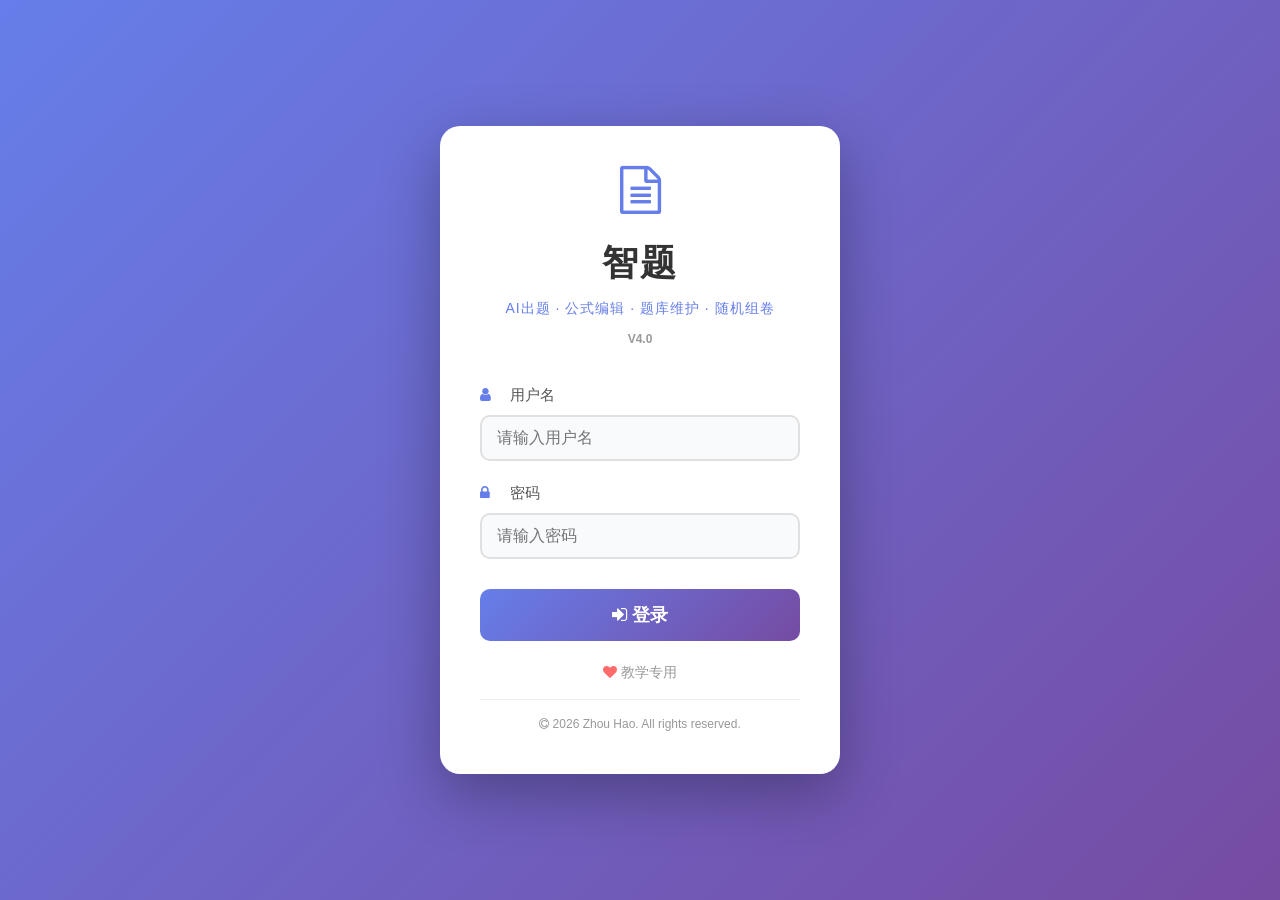
==== commit 29d8a91d: "重命名系统为智题" ====
--- a/frontend/login.html
+++ b/frontend/login.html
@@ -3,7 +3,7 @@
 <head>
     <meta charset="UTF-8">
     <meta name="viewport" content="width=device-width, initial-scale=1.0">
-    <title>自动组卷系统 - 登录</title>
+    <title>智题 - 登录</title>
     <link rel="stylesheet" href="css/style.css">
     <link rel="stylesheet" href="https://cdn.jsdelivr.net/npm/font-awesome@4.7.0/css/font-awesome.min.css">
     <style>
@@ -50,15 +50,26 @@
         }
         
         .login-header h1 {
-            font-size: 28px;
+            font-size: 36px;
             color: #333;
             margin: 10px 0 5px;
-        }
-        
+            font-weight: 700;
+            letter-spacing: 2px;
+        }
+
+        .login-header .subtitle {
+            color: #667eea;
+            font-size: 14px;
+            font-weight: 500;
+            margin-top: 5px;
+            letter-spacing: 1px;
+        }
+
         .login-header .version {
-            color: #667eea;
-            font-size: 14px;
+            color: #999;
+            font-size: 12px;
             font-weight: 600;
+            margin-top: 8px;
         }
         
         .form-group {
@@ -165,7 +176,8 @@
     <div class="login-container">
         <div class="login-header">
             <i class="fa fa-file-text-o"></i>
-            <h1>自动组卷系统</h1>
+            <h1>智题</h1>
+            <div class="subtitle">AI出题 · 公式编辑 · 题库维护 · 随机组卷</div>
             <div class="version">V4.0</div>
         </div>
         
--- a/frontend/css/style.css
+++ b/frontend/css/style.css
@@ -187,23 +187,23 @@
     flex: 1;
     padding: 1.5rem;
     gap: 1.5rem;
-    max-width: 1800px;
+    max-width: 1850px;
     margin: 0 auto;
     width: 100%;
 }
 
 .left-panel {
-    flex: 1;
+    flex: 1.15;
     display: flex;
     flex-direction: column;
     gap: 1.5rem;
-    min-width: 350px;
-    max-width: 600px;
+    min-width: 380px;
+    max-width: 650px;
 }
 
 .right-panel {
-    flex: 2;
-    min-width: 600px;
+    flex: 1.85;
+    min-width: 580px;
 }
 
 /* 卡片样式 */
